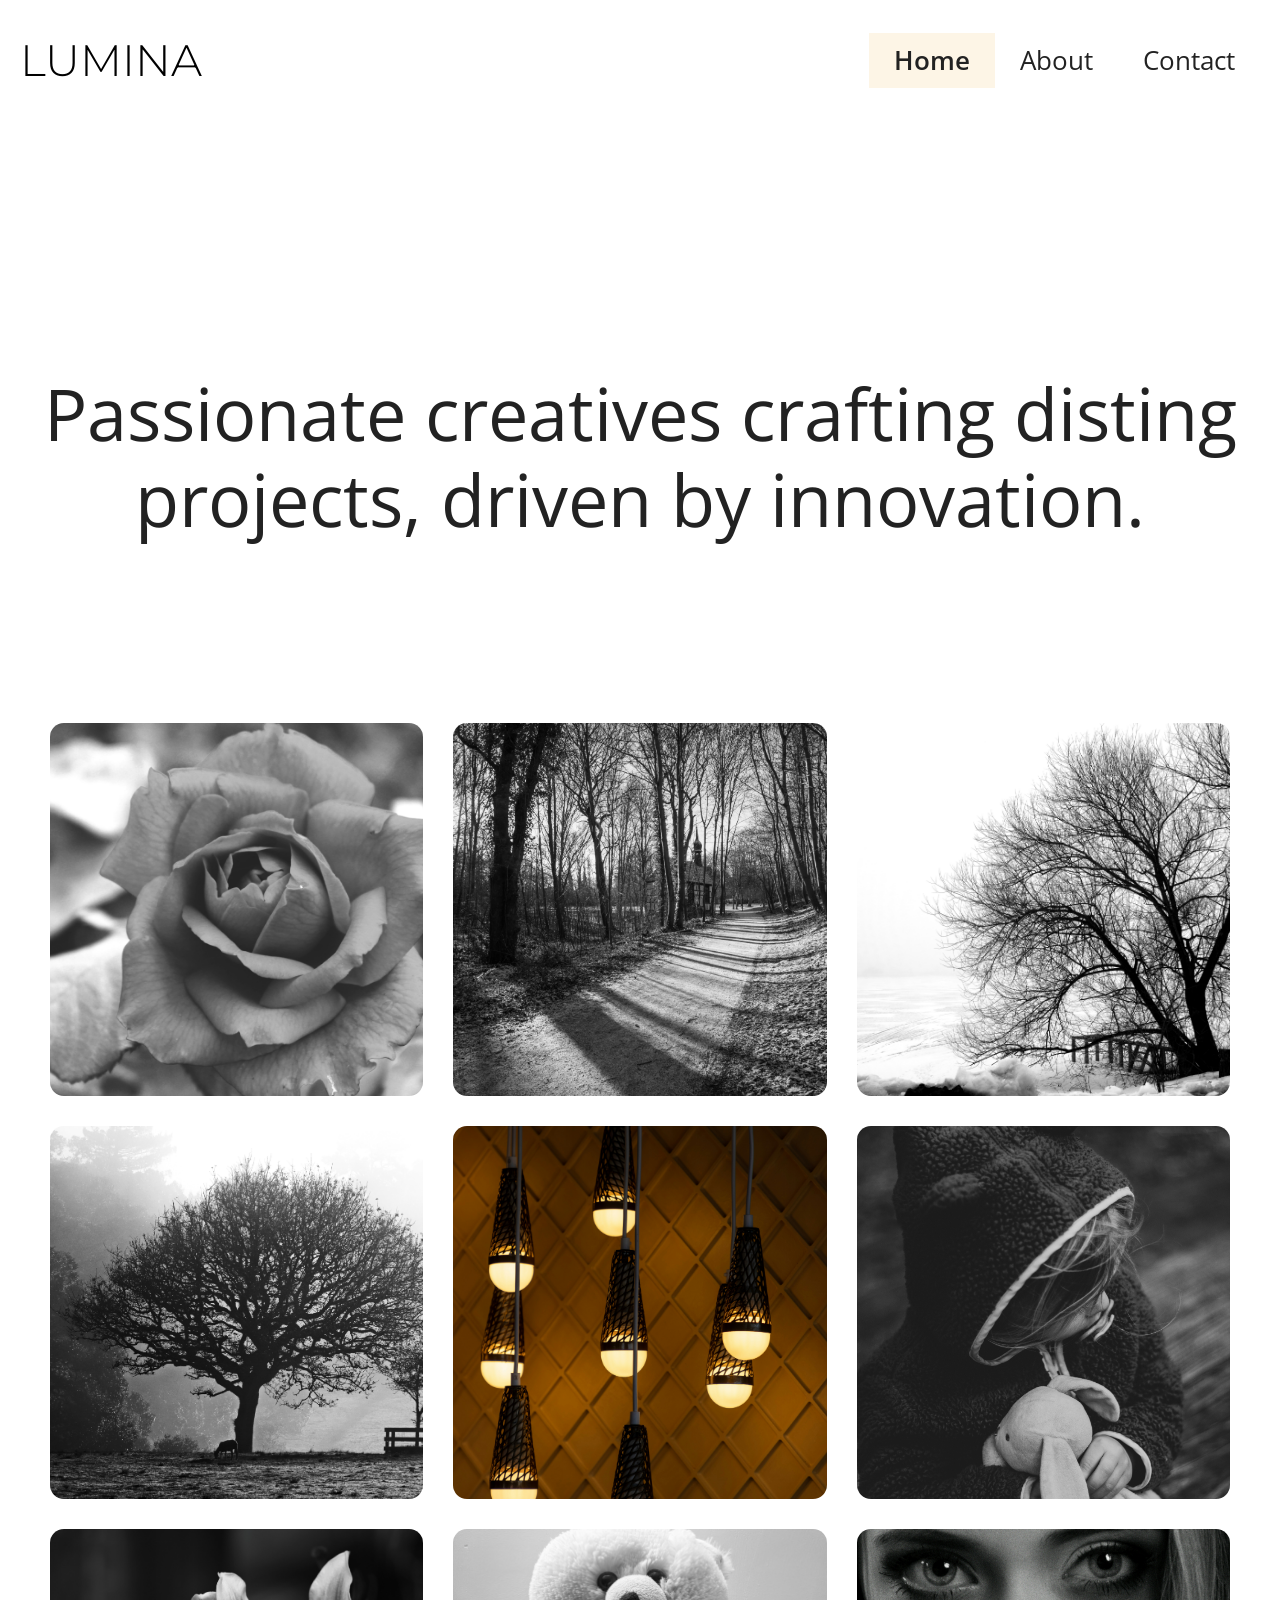
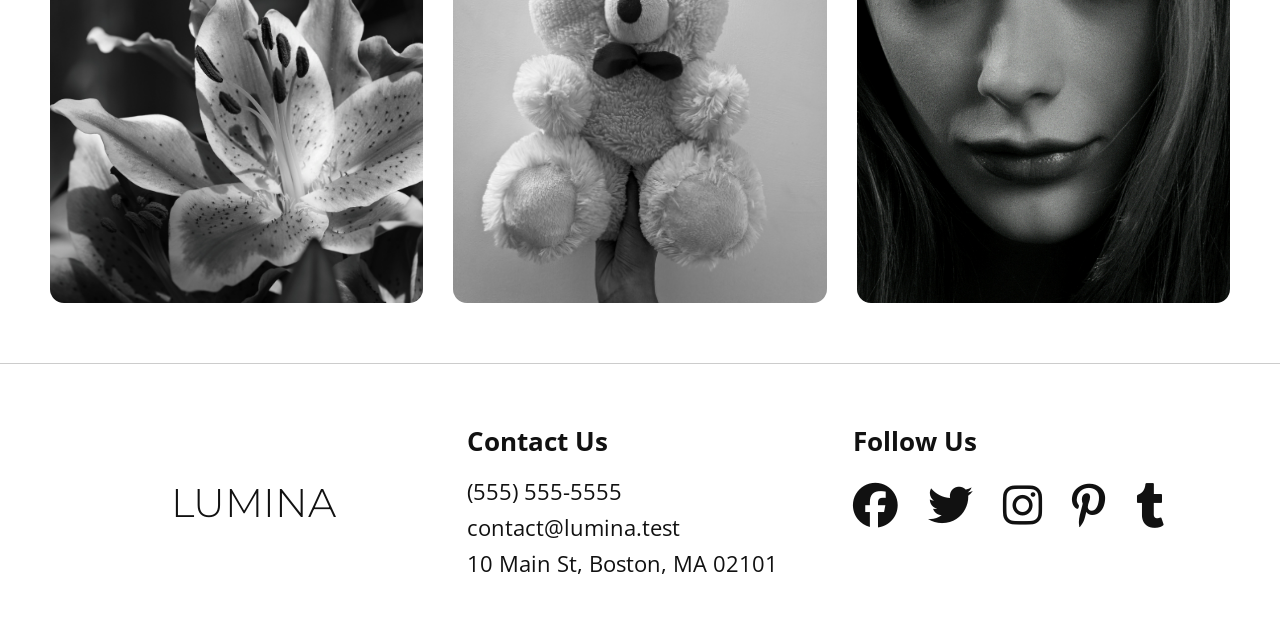
==== index.html @ 9232bea4 "add index.html and style.css" ====
<!DOCTYPE html>
<html lang="en">
    <head>
        <meta charset="UTF-8">
        <meta name="viewport" content="width=device-width, initial-scale=1">
        <title>Lumina</title>
        <link rel="stylesheet" href="https://cdnjs.cloudflare.com/ajax/libs/font-awesome/6.7.2/css/all.min.css">
        <link rel="stylesheet" href="style.css">
    </head>
    <body>
        <div class="navbar">
            <h3 class="left">LUMINA</h3>
            <ul>
                <li><a href="#home">Home</a></li>
                <li><a href="#about">About</a></li>
                <li><a href="#contact">Contact</a></li>
            </ul>
        </div>

        <div class="hero" id="home">
            <h1>Passionate creatives crafting disting projects, driven by innovation.</h1>
        </div>

        <div class="gallery" id="about">
            <img src="emelia-roxburgh-MZSL2g_LnZs-unsplash.jpg" alt="Rose">
            <img src="evgeni-tcherkasski-qm6-d6D34dc-unsplash.jpg" alt="Tree tunnel">
            <img src="raisa-milova-Nm1Ps_XJQNk-unsplash.jpg" alt="Lake and mountains">
            <img src="bill-fairs-5xaOarRKngM-unsplash.jpg" alt="Trees">
            <img src="grant-durr-FyHrLxMctRQ-unsplash.jpg" alt="Light bulbs">
            <img src="zach-lezniewicz-HlCHkqrZjr8-unsplash.jpg" alt="Girl">
            <img src="robert-guss-v4TK7glvVLA-unsplash.jpg" alt="Dandelion">
            <img src="sowmya-seva-aymMVSGG4Xk-unsplash.jpg" alt="Polar bear cub">
            <img src="alexander-krivitskiy-w4P8oy3pNpE-unsplash.jpg" alt="Portrait">
        </div>

        <div class="footer" id="contact">
            <h3 class="left">LUMINA</h3>
            <h5>Contact Us</h5>
            <p>(555) 555-5555<br>
            contact@lumina.test<br>
            10 Main St, Boston, MA 02101</p>
            <div class="font">
                <ul>
                    <li><i class="fa-brands fa-facebook"></i></li>
                    <li><i class="fa-brands fa-twitter"></i></li>
                    <li><i class="fa-brands fa-instagram"></i></li>
                    <li><i class="fa-brands fa-pinterest-p"></i></li>
                    <li><i class="fa-brands fa-tumblr"></i></li>
                </ul>
            </div>
        </div>
    </body>
</html>
---- style.css ----
@import url("https://fonts.googleapis.com/css2?family=Montserrat:wght@300;400&family=Open+Sans:wght@400;600;700&display=swap");

* {
    padding: 0;
    margin: 0;
    box-sizing: border-box;
}

html {
    scroll-behavior: smooth;
    scroll-padding-top: 120px;
}

body {
    font-family: 'Open Sans', sans-serif;
    background: white;
    color: #222;
}

.navbar {
    position: sticky;
    top: 0;
    z-index: 100;
    display: flex;
    justify-content: space-between;
    align-items: center;
    height: 120px;
    padding: 0 max(20px, calc((100% - 1250px) / 2));
    background: white;
}

.navbar .left {
    font-family: 'Montserrat', sans-serif;
    font-weight: 300;
    font-size: 2.75rem;
    color: black;
}

.navbar ul {
    display: flex;
    list-style: none;
}

.navbar a {
    display: block;
    padding: 10px 25px;
    font-size: 1.6rem;
    color: #222;
    text-decoration: none;
}

.navbar a:hover,
.navbar li:first-child a {
    background: #fdf5e6;
}

.navbar li:first-child a {
    font-weight: 600;
}

.hero,
.navbar + div {
    max-width: 1300px;
    margin: 0 auto;
    padding: 250px 20px 180px;
    text-align: center;
}

.hero h1,
.navbar + div h1 {
    font-size: 4.5rem;
    font-weight: 400;
    line-height: 1.2;
}

.gallery,
.navbar + div + div {
    display: grid;
    grid-template-columns: repeat(3, 1fr);
    gap: 30px;
    padding: 0 50px;
}

.gallery img,
.navbar + div + div img {
    display: block;
    width: 100%;
    aspect-ratio: 1 / 1;
    object-fit: cover;
    border-radius: 14px;
}

.footer {
    display: grid;
    grid-template-columns: repeat(3, 1fr);
    column-gap: 40px;
    margin-top: 60px;
    padding: 60px 80px;
    border-top: 1px solid #ccc;
    background: white;
    color: #111;
    text-align: left;
}

.footer .left {
    grid-column: 1;
    grid-row: 1 / span 2;
    align-self: center;
    justify-self: center;
    font-family: 'Montserrat', sans-serif;
    font-weight: 300;
    font-size: 2.5rem;
}

.footer h5 {
    grid-column: 2;
    grid-row: 1;
    margin: 0 0 15px;
    font-size: 1.6rem;
    font-weight: 700;
}

.footer p {
    grid-column: 2;
    grid-row: 2;
    font-size: 1.4rem;
    line-height: 1.6;
    color: #111;
}

.font {
    grid-column: 3;
    grid-row: 1 / span 2;
}

.font::before {
    content: "Follow Us";
    display: block;
    margin-bottom: 15px;
    font-size: 1.6rem;
    font-weight: 700;
}

.font ul {
    display: flex;
    gap: 30px;
    list-style: none;
    font-size: 2.8rem;
}

.font li:empty {
    display: none;
}

.font i:hover {
    color: #e67e22;
}

@media (max-width: 992px) {
    .hero,
    .navbar + div {
        padding: 120px 20px 100px;
    }

    .hero h1,
    .navbar + div h1 {
        font-size: 3rem;
    }

    .gallery,
    .navbar + div + div {
        grid-template-columns: repeat(2, 1fr);
    }

    .footer {
        grid-template-columns: 1fr;
        row-gap: 30px;
        padding: 40px 30px;
        text-align: center;
    }

    .footer .left,
    .footer h5,
    .footer p,
    .font {
        grid-column: 1;
        grid-row: auto;
    }

    .font ul {
        justify-content: center;
    }
}

@media (max-width: 600px) {
    .navbar {
        height: 90px;
    }

    .navbar .left {
        font-size: 1.8rem;
    }

    .navbar a {
        padding: 8px 12px;
        font-size: 1rem;
    }

    .hero h1,
    .navbar + div h1 {
        font-size: 2rem;
    }

    .gallery,
    .navbar + div + div {
        grid-template-columns: 1fr;
        padding: 0 20px;
    }
}
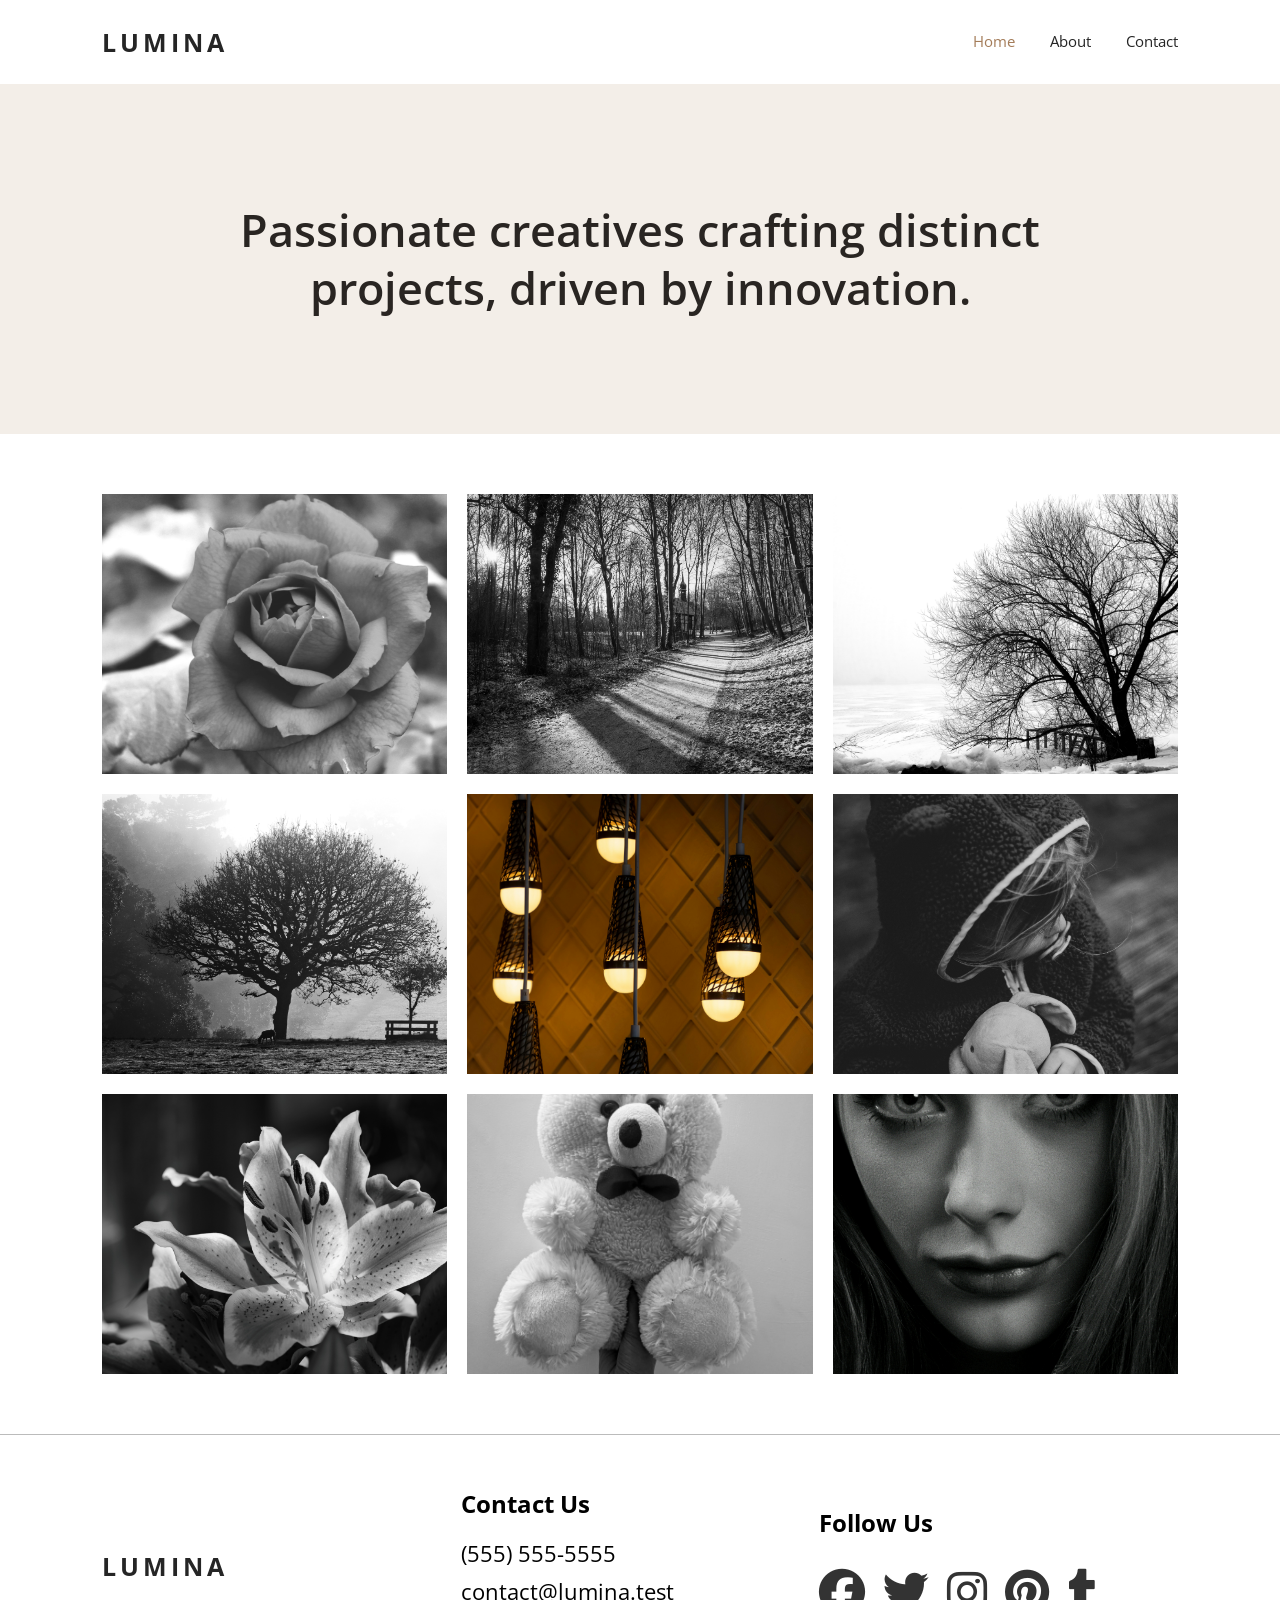
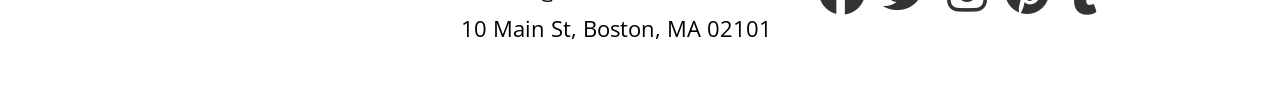
==== commit 405302a2: "update code" ====
--- a/index.html
+++ b/index.html
@@ -1,53 +1,103 @@
+
 <!DOCTYPE html>
 <html lang="en">
-    <head>
-        <meta charset="UTF-8">
-        <meta name="viewport" content="width=device-width, initial-scale=1">
-        <title>Lumina</title>
-        <link rel="stylesheet" href="https://cdnjs.cloudflare.com/ajax/libs/font-awesome/6.7.2/css/all.min.css">
-        <link rel="stylesheet" href="style.css">
-    </head>
-    <body>
+
+<head>
+    <meta charset="UTF-8">
+    <meta name="viewport" content="width=device-width, initial-scale=1">
+    <title>Lumina | Home</title>
+
+    <link rel="preconnect" href="https://fonts.googleapis.com">
+<link href="https://fonts.googleapis.com/css2?family=Open+Sans:wght@400;600;700&display=swap" rel="stylesheet">
+<link rel="stylesheet" href="https://cdnjs.cloudflare.com/ajax/libs/font-awesome/6.7.2/css/all.min.css">
+<link rel="stylesheet" href="style.css">
+</head>
+
+<body>
+
+    <!-- Header starts here -->
+
+    <header>
         <div class="navbar">
             <h3 class="left">LUMINA</h3>
+
             <ul>
-                <li><a href="#home">Home</a></li>
-                <li><a href="#about">About</a></li>
-                <li><a href="#contact">Contact</a></li>
+                <li><a href="index.html" class="active">Home</a></li>
+                <li><a href="about.html">About</a></li>
+                <li><a href="contact.html">Contact</a></li>
             </ul>
         </div>
+    </header>
 
-        <div class="hero" id="home">
-            <h1>Passionate creatives crafting disting projects, driven by innovation.</h1>
-        </div>
+    <!-- Header ends here -->
 
-        <div class="gallery" id="about">
+
+    <!-- Main content starts here -->
+
+    <main>
+
+        <section class="hero" id="home">
+            <h1>
+                Passionate creatives crafting distinct projects,
+                driven by innovation.
+            </h1>
+        </section>
+
+
+        <section class="gallery" id="gallery">
+
             <img src="emelia-roxburgh-MZSL2g_LnZs-unsplash.jpg" alt="Rose">
+
             <img src="evgeni-tcherkasski-qm6-d6D34dc-unsplash.jpg" alt="Tree tunnel">
+
             <img src="raisa-milova-Nm1Ps_XJQNk-unsplash.jpg" alt="Lake and mountains">
+
             <img src="bill-fairs-5xaOarRKngM-unsplash.jpg" alt="Trees">
+
             <img src="grant-durr-FyHrLxMctRQ-unsplash.jpg" alt="Light bulbs">
+
             <img src="zach-lezniewicz-HlCHkqrZjr8-unsplash.jpg" alt="Girl">
+
             <img src="robert-guss-v4TK7glvVLA-unsplash.jpg" alt="Dandelion">
+
             <img src="sowmya-seva-aymMVSGG4Xk-unsplash.jpg" alt="Polar bear cub">
+
             <img src="alexander-krivitskiy-w4P8oy3pNpE-unsplash.jpg" alt="Portrait">
-        </div>
 
-        <div class="footer" id="contact">
-            <h3 class="left">LUMINA</h3>
-            <h5>Contact Us</h5>
-            <p>(555) 555-5555<br>
+        </section>
+
+    </main>
+
+    <!-- Main content ends here -->
+
+
+    <!-- Footer starts here -->
+
+    <footer class="footer">
+
+    <h3 class="left">LUMINA</h3>
+
+    <div class="footer-contact">
+        <h3>Contact Us</h3>
+        <p>
+            (555) 555-5555<br>
             contact@lumina.test<br>
-            10 Main St, Boston, MA 02101</p>
-            <div class="font">
-                <ul>
-                    <li><i class="fa-brands fa-facebook"></i></li>
-                    <li><i class="fa-brands fa-twitter"></i></li>
-                    <li><i class="fa-brands fa-instagram"></i></li>
-                    <li><i class="fa-brands fa-pinterest-p"></i></li>
-                    <li><i class="fa-brands fa-tumblr"></i></li>
-                </ul>
-            </div>
-        </div>
-    </body>
-</html>+            10 Main St, Boston, MA 02101
+        </p>
+    </div>
+
+    <div class="footer-social">
+        <h3>Follow Us</h3>
+        <ul>
+            <li><a href="#" aria-label="Facebook"><i class="fa-brands fa-facebook"></i></a></li>
+            <li><a href="#" aria-label="Twitter"><i class="fa-brands fa-twitter"></i></a></li>
+            <li><a href="#" aria-label="Instagram"><i class="fa-brands fa-instagram"></i></a></li>
+            <li><a href="#" aria-label="Pinterest"><i class="fa-brands fa-pinterest"></i></a></li>
+            <li><a href="#" aria-label="Tumblr"><i class="fa-brands fa-tumblr"></i></a></li>
+        </ul>
+    </div>
+
+</footer>
+
+</body>
+</html>
--- a/style.css
+++ b/style.css
@@ -1,219 +1,447 @@
-@import url("https://fonts.googleapis.com/css2?family=Montserrat:wght@300;400&family=Open+Sans:wght@400;600;700&display=swap");
-
 * {
+    margin: 0;
     padding: 0;
-    margin: 0;
     box-sizing: border-box;
 }
 
 html {
     scroll-behavior: smooth;
-    scroll-padding-top: 120px;
 }
 
 body {
-    font-family: 'Open Sans', sans-serif;
-    background: white;
-    color: #222;
+    font-family: "Open Sans", Arial, Helvetica, sans-serif;
+    background-color: #ffffff;
+    color: #000;
+    line-height: 1.6;
+}
+
+a {
+    text-decoration: none;
+}
+
+
+/* =================================
+   HEADER AND NAVBAR
+================================= */
+
+header {
+    width: 100%;
+    background-color: #ffffff;
+    padding: 22px 8%;
 }
 
 .navbar {
-    position: sticky;
-    top: 0;
-    z-index: 100;
     display: flex;
     justify-content: space-between;
     align-items: center;
-    height: 120px;
-    padding: 0 max(20px, calc((100% - 1250px) / 2));
-    background: white;
-}
-
-.navbar .left {
-    font-family: 'Montserrat', sans-serif;
-    font-weight: 300;
-    font-size: 2.75rem;
-    color: black;
+}
+
+.left {
+    font-size: 25px;
+    font-weight: bold;
+    letter-spacing: 4px;
+    color: #252525;
 }
 
 .navbar ul {
     display: flex;
+    align-items: center;
+    gap: 35px;
     list-style: none;
 }
 
-.navbar a {
-    display: block;
-    padding: 10px 25px;
-    font-size: 1.6rem;
-    color: #222;
-    text-decoration: none;
-}
-
-.navbar a:hover,
-.navbar li:first-child a {
-    background: #fdf5e6;
-}
-
-.navbar li:first-child a {
+.navbar ul li a {
+    color: #252525;
+    font-size: 15px;
+    transition: 0.3s ease;
+}
+
+.navbar ul li a:hover,
+.navbar ul li a.active {
+    color: #a47c59;
+}
+
+
+/* =================================
+   HERO SECTION
+================================= */
+
+.hero {
+    min-height: 350px;
+    padding: 100px 10%;
+    display: flex;
+    justify-content: center;
+    align-items: center;
+    text-align: center;
+    background-color: #f3eee8;
+}
+
+.hero h1 {
+    max-width: 850px;
+    font-size: 45px;
     font-weight: 600;
-}
-
-.hero,
-.navbar + div {
-    max-width: 1300px;
-    margin: 0 auto;
-    padding: 250px 20px 180px;
-    text-align: center;
-}
-
-.hero h1,
-.navbar + div h1 {
-    font-size: 4.5rem;
-    font-weight: 400;
-    line-height: 1.2;
-}
-
-.gallery,
-.navbar + div + div {
+    line-height: 1.3;
+    color: #292522;
+}
+
+
+/* =================================
+   IMAGE GALLERY
+================================= */
+
+.gallery {
+    padding: 60px 8%;
     display: grid;
     grid-template-columns: repeat(3, 1fr);
+    gap: 20px;
+}
+
+.gallery img {
+    width: 100%;
+    height: 280px;
+    object-fit: cover;
+    display: block;
+    transition: transform 0.4s ease;
+}
+
+.gallery img:hover {
+    transform: scale(1.03);
+}
+
+
+/* =================================
+   SERVICES SECTION
+================================= */
+
+.service-card {
+    padding: 80px 8%;
+    display: grid;
+    grid-template-columns: repeat(3, 1fr);
+    gap: 25px;
+}
+
+.service-card > h3 {
+    grid-column: 1 / -1;
+    text-align: center;
+    font-size: 32px;
+    margin-bottom: 25px;
+    color: #292522;
+}
+
+.photo,
+.web,
+.graphic {
+    padding: 35px 25px;
+    background-color: #f3eee8;
+    border-radius: 8px;
+    transition: transform 0.3s ease,
+                box-shadow 0.3s ease;
+}
+
+.photo:hover,
+.web:hover,
+.graphic:hover {
+    transform: translateY(-8px);
+    box-shadow: 0 10px 25px rgba(0, 0, 0, 0.08);
+}
+
+.photo h4,
+.web h4,
+.graphic h4 {
+    font-size: 22px;
+    margin-bottom: 15px;
+    color: #98714f;
+}
+
+.photo p,
+.web p,
+.graphic p {
+    font-size: 14px;
+    color: #666;
+    line-height: 1.8;
+}
+
+
+/* =================================
+   TEAM SECTION
+================================= */
+
+.team {
+    padding: 70px 8%;
+    text-align: center;
+}
+
+.team h5 {
+    font-size: 32px;
+    margin-bottom: 35px;
+    color: #292522;
+}
+
+.team-members {
+    display: flex;
+    justify-content: center;
+    align-items: center;
     gap: 30px;
-    padding: 0 50px;
-}
-
-.gallery img,
-.navbar + div + div img {
-    display: block;
+    flex-wrap: wrap;
+}
+
+.member img {
+    width: 240px;
+    height: 280px;
+    object-fit: cover;
+    border-radius: 8px;
+    transition: transform 0.3s ease;
+}
+
+.member img:hover {
+    transform: translateY(-7px);
+}
+
+
+/* =================================
+   CONTACT SECTION
+================================= */
+
+.contact-section {
+    max-width: 1280px;
+    margin: 0 auto;
+    padding: 80px 8% 100px;
+}
+
+.contact-section h2 {
+    text-align: center;
+    font-size: 35px;
+    margin-bottom: 15px;
+}
+
+.contact-section > p {
+    text-align: center;
+    color: #666;
+    margin-bottom: 45px;
+}
+
+.contact-form {
+    display: flex;
+    flex-direction: column;
+}
+
+.contact-form label {
+    margin-top: 40px;
+    margin-bottom: 4px;
+    font-size: 22px;
+}
+
+.contact-form label:first-of-type {
+    margin-top: 0;
+}
+
+.contact-form input,
+.contact-form textarea {
     width: 100%;
-    aspect-ratio: 1 / 1;
-    object-fit: cover;
-    border-radius: 14px;
-}
+    padding: 6px 0 20px;
+    border: none;
+    border-bottom: 1px solid #333;
+    border-radius: 0;
+    background: transparent;
+    font-family: inherit;
+    font-size: 22px;
+    outline: none;
+    transition: border-color 0.3s ease;
+}
+
+.contact-form input::placeholder,
+.contact-form textarea::placeholder {
+    color: #777;
+}
+
+.contact-form input:focus,
+.contact-form textarea:focus {
+    border-bottom-color: #a47c59;
+}
+
+.contact-form textarea {
+    min-height: 180px;
+    resize: vertical;
+}
+
+.contact-form button {
+    width: 100%;
+    margin-top: 60px;
+    padding: 28px 20px;
+    border: 1px solid #333;
+    background-color: #fff;
+    color: #000;
+    font-family: inherit;
+    font-size: 22px;
+    cursor: pointer;
+    transition: background-color 0.3s ease, color 0.3s ease;
+}
+
+.contact-form button:hover {
+    background-color: #292522;
+    color: #fff;
+}
+
+.contact-form button:focus-visible {
+    outline: 2px solid #a47c59;
+    outline-offset: 3px;
+}
+
+
+/* =================================
+   FOOTER SECTION
+================================= */
 
 .footer {
     display: grid;
-    grid-template-columns: repeat(3, 1fr);
-    column-gap: 40px;
-    margin-top: 60px;
-    padding: 60px 80px;
-    border-top: 1px solid #ccc;
-    background: white;
-    color: #111;
-    text-align: left;
-}
-
-.footer .left {
-    grid-column: 1;
-    grid-row: 1 / span 2;
-    align-self: center;
-    justify-self: center;
-    font-family: 'Montserrat', sans-serif;
-    font-weight: 300;
-    font-size: 2.5rem;
-}
-
-.footer h5 {
-    grid-column: 2;
-    grid-row: 1;
-    margin: 0 0 15px;
-    font-size: 1.6rem;
+    grid-template-columns: 1fr 1fr 1fr;
+    align-items: center;
+    padding: 50px 8% 60px;
+    border-top: 1px solid #bbb;
+}
+
+.footer-contact h3,
+.footer-social h3 {
+    margin-bottom: 12px;
+    font-size: 24px;
     font-weight: 700;
 }
 
-.footer p {
-    grid-column: 2;
-    grid-row: 2;
-    font-size: 1.4rem;
-    line-height: 1.6;
-    color: #111;
-}
-
-.font {
-    grid-column: 3;
-    grid-row: 1 / span 2;
-}
-
-.font::before {
-    content: "Follow Us";
-    display: block;
-    margin-bottom: 15px;
-    font-size: 1.6rem;
-    font-weight: 700;
-}
-
-.font ul {
-    display: flex;
-    gap: 30px;
+.footer-contact p {
+    font-size: 22px;
+    line-height: 1.7;
+}
+
+.footer-social ul {
+    display: flex;
+    align-items: center;
+    gap: 18px;
     list-style: none;
-    font-size: 2.8rem;
-}
-
-.font li:empty {
-    display: none;
-}
-
-.font i:hover {
-    color: #e67e22;
-}
-
-@media (max-width: 992px) {
-    .hero,
-    .navbar + div {
-        padding: 120px 20px 100px;
-    }
-
-    .hero h1,
-    .navbar + div h1 {
-        font-size: 3rem;
-    }
-
-    .gallery,
-    .navbar + div + div {
+}
+
+.footer-social ul li a {
+    font-size: 46px;
+    color: #333;
+    transition: color 0.3s ease;
+}
+
+.footer-social ul li a:hover {
+    color: #a47c59;
+}
+
+
+/* =================================
+   RESPONSIVE DESIGN
+================================= */
+
+@media (max-width: 768px) {
+
+    header {
+        padding: 20px 5%;
+    }
+
+    .navbar {
+        flex-direction: column;
+        gap: 20px;
+    }
+
+    .navbar ul {
+        gap: 22px;
+    }
+
+    .hero {
+        padding: 75px 7%;
+    }
+
+    .hero h1 {
+        font-size: 32px;
+    }
+
+    .gallery {
         grid-template-columns: repeat(2, 1fr);
+        padding: 40px 5%;
+    }
+
+    .gallery img {
+        height: 230px;
+    }
+
+    .service-card {
+        grid-template-columns: 1fr;
+        padding: 50px 6%;
+    }
+
+    .team-members {
+        gap: 20px;
+    }
+
+    .member img {
+        width: 200px;
+        height: 240px;
+    }
+
+    .contact-section {
+        padding: 50px 6% 70px;
+    }
+
+    .contact-form label,
+    .contact-form input,
+    .contact-form textarea,
+    .contact-form button {
+        font-size: 18px;
     }
 
     .footer {
         grid-template-columns: 1fr;
-        row-gap: 30px;
-        padding: 40px 30px;
+        gap: 30px;
         text-align: center;
-    }
-
-    .footer .left,
-    .footer h5,
-    .footer p,
-    .font {
-        grid-column: 1;
-        grid-row: auto;
-    }
-
-    .font ul {
+        padding: 40px 6%;
+    }
+
+    .footer-social ul {
         justify-content: center;
     }
-}
-
-@media (max-width: 600px) {
-    .navbar {
-        height: 90px;
-    }
-
-    .navbar .left {
-        font-size: 1.8rem;
-    }
-
-    .navbar a {
-        padding: 8px 12px;
-        font-size: 1rem;
-    }
-
-    .hero h1,
-    .navbar + div h1 {
-        font-size: 2rem;
-    }
-
-    .gallery,
-    .navbar + div + div {
+
+    .footer-contact p {
+        font-size: 18px;
+    }
+
+}
+
+
+@media (max-width: 480px) {
+
+    .left {
+        font-size: 22px;
+    }
+
+    .navbar ul {
+        gap: 16px;
+    }
+
+    .navbar ul li a {
+        font-size: 14px;
+    }
+
+    .hero h1 {
+        font-size: 25px;
+    }
+
+    .gallery {
         grid-template-columns: 1fr;
-        padding: 0 20px;
-    }
+    }
+
+    .gallery img {
+        height: 250px;
+    }
+
+    .team-members {
+        flex-direction: column;
+    }
+
+    .member img {
+        width: 260px;
+        height: 280px;
+    }
+
 }
